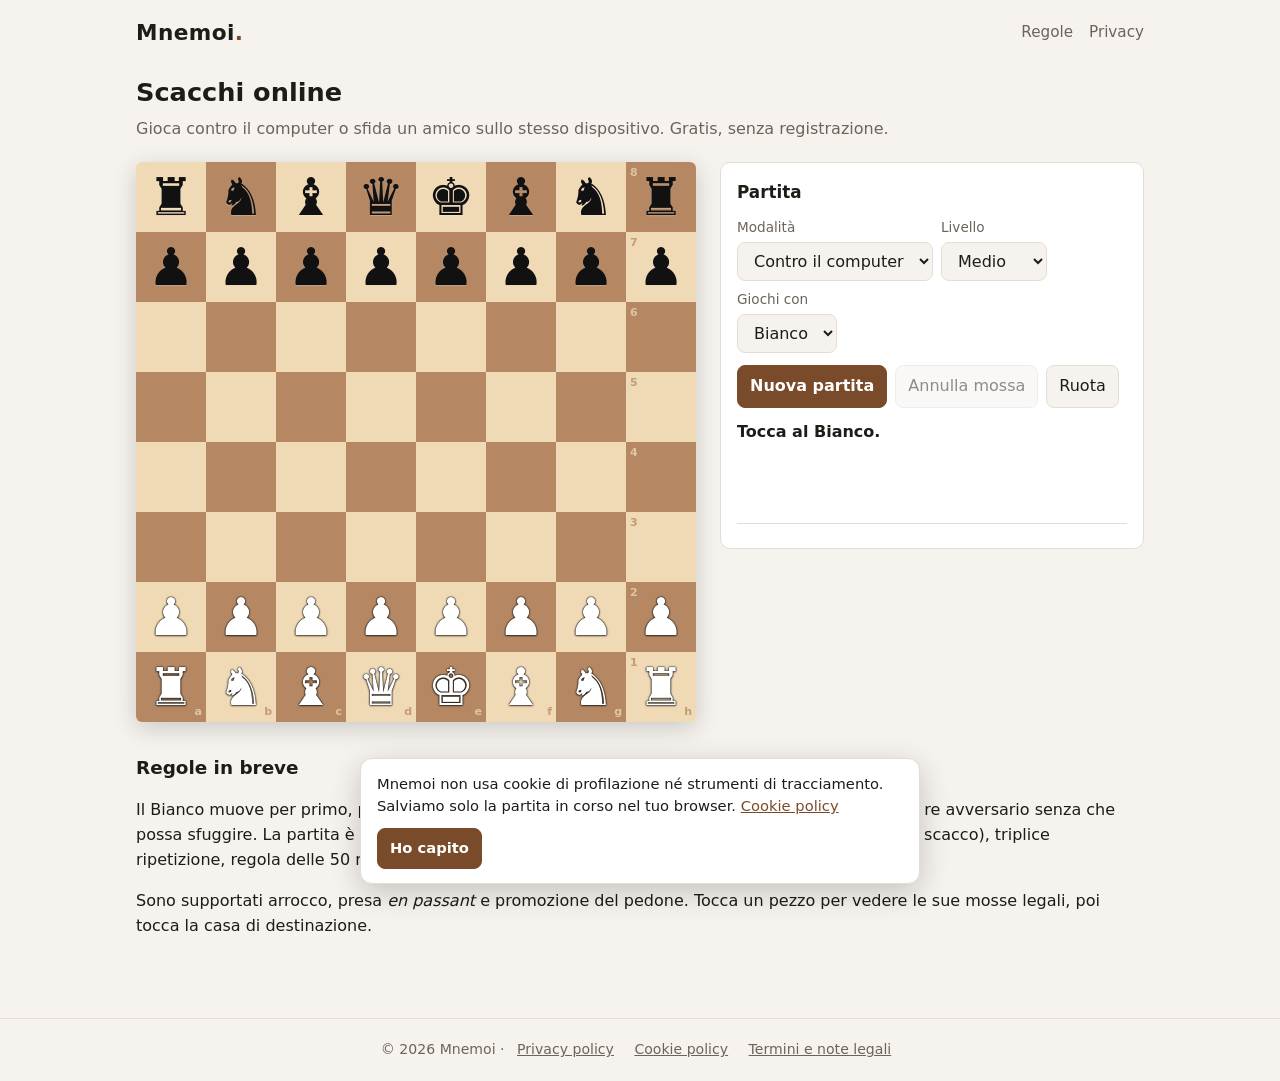
==== index.html @ 4f66488c "Sito di scacchi Mnemoi con pagine legali Co-Authored-By: Claude Opus 5.5 (1M context) <noreply@anthr" ====
<!doctype html>
<html lang="it">
<head>
<meta charset="utf-8">
<meta name="viewport" content="width=device-width, initial-scale=1">
<title>Mnemoi · Scacchi online gratis</title>
<meta name="description" content="Gioca a scacchi online gratis, contro il computer o con un amico sullo stesso dispositivo. Nessuna registrazione, nessun cookie di profilazione.">
<link rel="icon" href="data:image/svg+xml,%3Csvg xmlns='http://www.w3.org/2000/svg' viewBox='0 0 100 100'%3E%3Ctext y='.9em' font-size='90'%3E%E2%99%9E%3C/text%3E%3C/svg%3E">
<link rel="stylesheet" href="style.css">
</head>
<body>
<header class="top">
  <a class="brand" href="/">Mnemoi<span>.</span></a>
  <nav class="top"><a href="#regole">Regole</a><a href="privacy.html">Privacy</a></nav>
</header>

<main>
  <div class="intro">
    <h1>Scacchi online</h1>
    Gioca contro il computer o sfida un amico sullo stesso dispositivo. Gratis, senza registrazione.
  </div>

  <section class="game">
    <div class="board-wrap">
      <div id="board" class="board" aria-label="Scacchiera"></div>
    </div>

    <aside class="panel">
      <h2>Partita</h2>
      <div class="row">
        <div>
          <label class="f" for="mode">Modalità</label>
          <select id="mode">
            <option value="ai">Contro il computer</option>
            <option value="local">Due giocatori</option>
          </select>
        </div>
        <div id="levelBox">
          <label class="f" for="level">Livello</label>
          <select id="level">
            <option value="1">Facile</option>
            <option value="2" selected>Medio</option>
            <option value="3">Difficile</option>
          </select>
        </div>
        <div id="colorBox">
          <label class="f" for="color">Giochi con</label>
          <select id="color">
            <option value="w">Bianco</option>
            <option value="b">Nero</option>
          </select>
        </div>
      </div>
      <div class="row">
        <button class="primary" id="newGame">Nuova partita</button>
        <button id="undo">Annulla mossa</button>
        <button id="flip">Ruota</button>
      </div>
      <div class="status" id="status" role="status" aria-live="polite"></div>
      <div class="captured" id="capB" title="Pezzi catturati dal Nero"></div>
      <div class="captured" id="capW" title="Pezzi catturati dal Bianco"></div>
      <div class="moves" id="moves"><ol></ol></div>
    </aside>
  </section>

  <section id="regole" class="legal" style="max-width:none;margin-top:32px">
    <h2>Regole in breve</h2>
    <p>Il Bianco muove per primo, poi i giocatori si alternano. Vince chi dà <strong>scacco matto</strong>, cioè attacca il re avversario senza che possa sfuggire. La partita è <strong>patta</strong> per stallo (chi deve muovere non ha mosse legali e non è sotto scacco), triplice ripetizione, regola delle 50 mosse o materiale insufficiente.</p>
    <p>Sono supportati arrocco, presa <em>en passant</em> e promozione del pedone. Tocca un pezzo per vedere le sue mosse legali, poi tocca la casa di destinazione.</p>
  </section>
</main>

<dialog id="promoDlg">
  <p style="margin-top:0">Promuovi il pedone a:</p>
  <div class="promo" id="promoBtns"></div>
</dialog>

<div class="notice" id="notice">
  <p>Mnemoi non usa cookie di profilazione né strumenti di tracciamento. Salviamo solo la partita in corso nel tuo browser. <a href="cookie.html">Cookie policy</a></p>
  <button class="primary" id="noticeOk">Ho capito</button>
</div>

<footer class="site">
  © <span id="yr"></span> Mnemoi ·
  <a href="privacy.html">Privacy policy</a>
  <a href="cookie.html">Cookie policy</a>
  <a href="termini.html">Termini e note legali</a>
</footer>

<script src="chess.js"></script>
<script src="app.js"></script>
</body>
</html>
---- style.css ----
:root {
  --bg: #f6f3ee;
  --surface: #ffffff;
  --text: #1f1c18;
  --muted: #6b645b;
  --accent: #7a4b2a;
  --accent-ink: #ffffff;
  --border: #e3ddd3;
  --light: #f0d9b5;
  --dark: #b58863;
  --sel: rgba(255, 213, 79, .65);
  --last: rgba(155, 199, 0, .45);
  --check: rgba(220, 40, 40, .7);
}
@media (prefers-color-scheme: dark) {
  :root {
    --bg: #161412;
    --surface: #211e1b;
    --text: #ece6dc;
    --muted: #a39a8e;
    --accent: #d9a066;
    --accent-ink: #1a1410;
    --border: #36302a;
  }
}
* { box-sizing: border-box; }
html, body { margin: 0; }
body {
  background: var(--bg);
  color: var(--text);
  font-family: system-ui, -apple-system, "Segoe UI", Roboto, sans-serif;
  line-height: 1.55;
}
a { color: var(--accent); }
header.top {
  display: flex; align-items: center; justify-content: space-between; gap: 12px;
  max-width: 1040px; margin: 0 auto; padding: 16px;
}
.brand { font-weight: 700; font-size: 1.35rem; text-decoration: none; color: var(--text); letter-spacing: .02em; }
.brand span { color: var(--accent); }
nav.top a { margin-left: 16px; color: var(--muted); text-decoration: none; font-size: .95rem; }
nav.top a:hover { color: var(--text); }
main { max-width: 1040px; margin: 0 auto; padding: 0 16px 32px; }

/* Gioco */
.game { display: grid; grid-template-columns: minmax(0, 560px) minmax(0, 1fr); gap: 24px; align-items: start; }
@media (max-width: 820px) { .game { grid-template-columns: 1fr; } }
.board-wrap { width: 100%; max-width: 560px; }
.board {
  display: grid; grid-template-columns: repeat(8, minmax(0, 1fr)); grid-template-rows: repeat(8, minmax(0, 1fr));
  width: 100%; aspect-ratio: 1 / 1;
  border-radius: 6px; overflow: hidden; box-shadow: 0 6px 24px rgba(0,0,0,.18);
  user-select: none; touch-action: manipulation;
}
.sq { position: relative; min-width: 0; min-height: 0; display: flex; align-items: center; justify-content: center; cursor: pointer; }
.sq.l { background: var(--light); }
.sq.d { background: var(--dark); }
.sq.last::before, .sq.sel::before, .sq.check::before { content: ""; position: absolute; inset: 0; }
.sq.last::before { background: var(--last); }
.sq.sel::before { background: var(--sel); }
.sq.check::before { background: radial-gradient(circle, var(--check) 0%, transparent 75%); }
.sq .pc { position: relative; font-size: min(9vw, 52px); line-height: 1; }
.pc.w { color: #fff; text-shadow: 0 0 2px #000, 0 0 1px #000, 0 1px 2px rgba(0,0,0,.5); }
.pc.b { color: #111; text-shadow: 0 1px 1px rgba(255,255,255,.25); }
.sq.hint::after {
  content: ""; position: absolute; width: 28%; height: 28%; border-radius: 50%; background: rgba(0,0,0,.22);
}
.sq.hint.cap::after { width: 86%; height: 86%; background: transparent; border: 5px solid rgba(0,0,0,.22); }
.coord { position: absolute; font-size: 11px; font-weight: 600; opacity: .75; pointer-events: none; }
.coord.f { bottom: 2px; right: 4px; }
.coord.r { top: 2px; left: 4px; }
.sq.l .coord { color: var(--dark); }
.sq.d .coord { color: var(--light); }

.panel { background: var(--surface); border: 1px solid var(--border); border-radius: 10px; padding: 16px; }
.panel h2 { margin: 0 0 12px; font-size: 1.05rem; }
.row { display: flex; flex-wrap: wrap; gap: 8px; margin-bottom: 12px; }
label.f { display: block; font-size: .85rem; color: var(--muted); margin-bottom: 4px; }
select, button {
  font: inherit; border-radius: 8px; border: 1px solid var(--border);
  background: var(--bg); color: var(--text); padding: 8px 12px;
}
button { cursor: pointer; }
button.primary { background: var(--accent); color: var(--accent-ink); border-color: var(--accent); font-weight: 600; }
button:disabled { opacity: .5; cursor: default; }
.status { font-weight: 600; margin: 4px 0 12px; min-height: 1.5em; }
.moves {
  max-height: 260px; overflow: auto; font-family: ui-monospace, Menlo, Consolas, monospace; font-size: .9rem;
  border-top: 1px solid var(--border); padding-top: 8px;
}
.moves ol { margin: 0; padding-left: 2.2em; }
.captured { min-height: 1.6em; font-size: 1.3rem; letter-spacing: 1px; }

dialog { border: 1px solid var(--border); border-radius: 12px; background: var(--surface); color: var(--text); padding: 16px; }
dialog::backdrop { background: rgba(0,0,0,.45); }
.promo { display: flex; gap: 8px; }
.promo button { font-size: 2.4rem; width: 64px; height: 64px; padding: 0; }

.intro { margin: 8px 0 20px; color: var(--muted); }
.intro h1 { color: var(--text); margin: 0 0 4px; font-size: 1.6rem; }

/* Pagine legali */
.legal { max-width: 760px; }
.legal h1 { font-size: 1.7rem; margin-bottom: 4px; }
.legal h2 { font-size: 1.15rem; margin-top: 28px; }
.legal .updated { color: var(--muted); margin-top: 0; }
.legal table { border-collapse: collapse; width: 100%; font-size: .92rem; }
.legal th, .legal td { border: 1px solid var(--border); padding: 8px; text-align: left; vertical-align: top; }
.ph { background: rgba(255, 200, 0, .25); padding: 0 3px; border-radius: 3px; }

footer.site {
  border-top: 1px solid var(--border); margin-top: 32px; padding: 20px 16px; text-align: center;
  color: var(--muted); font-size: .88rem;
}
footer.site a { color: var(--muted); margin: 0 8px; }

.notice {
  position: fixed; left: 16px; right: 16px; bottom: 16px; max-width: 560px; margin: 0 auto;
  background: var(--surface); border: 1px solid var(--border); border-radius: 12px;
  box-shadow: 0 8px 30px rgba(0,0,0,.2); padding: 14px 16px; font-size: .92rem; display: none;
}
.notice.show { display: block; }
.notice p { margin: 0 0 10px; }
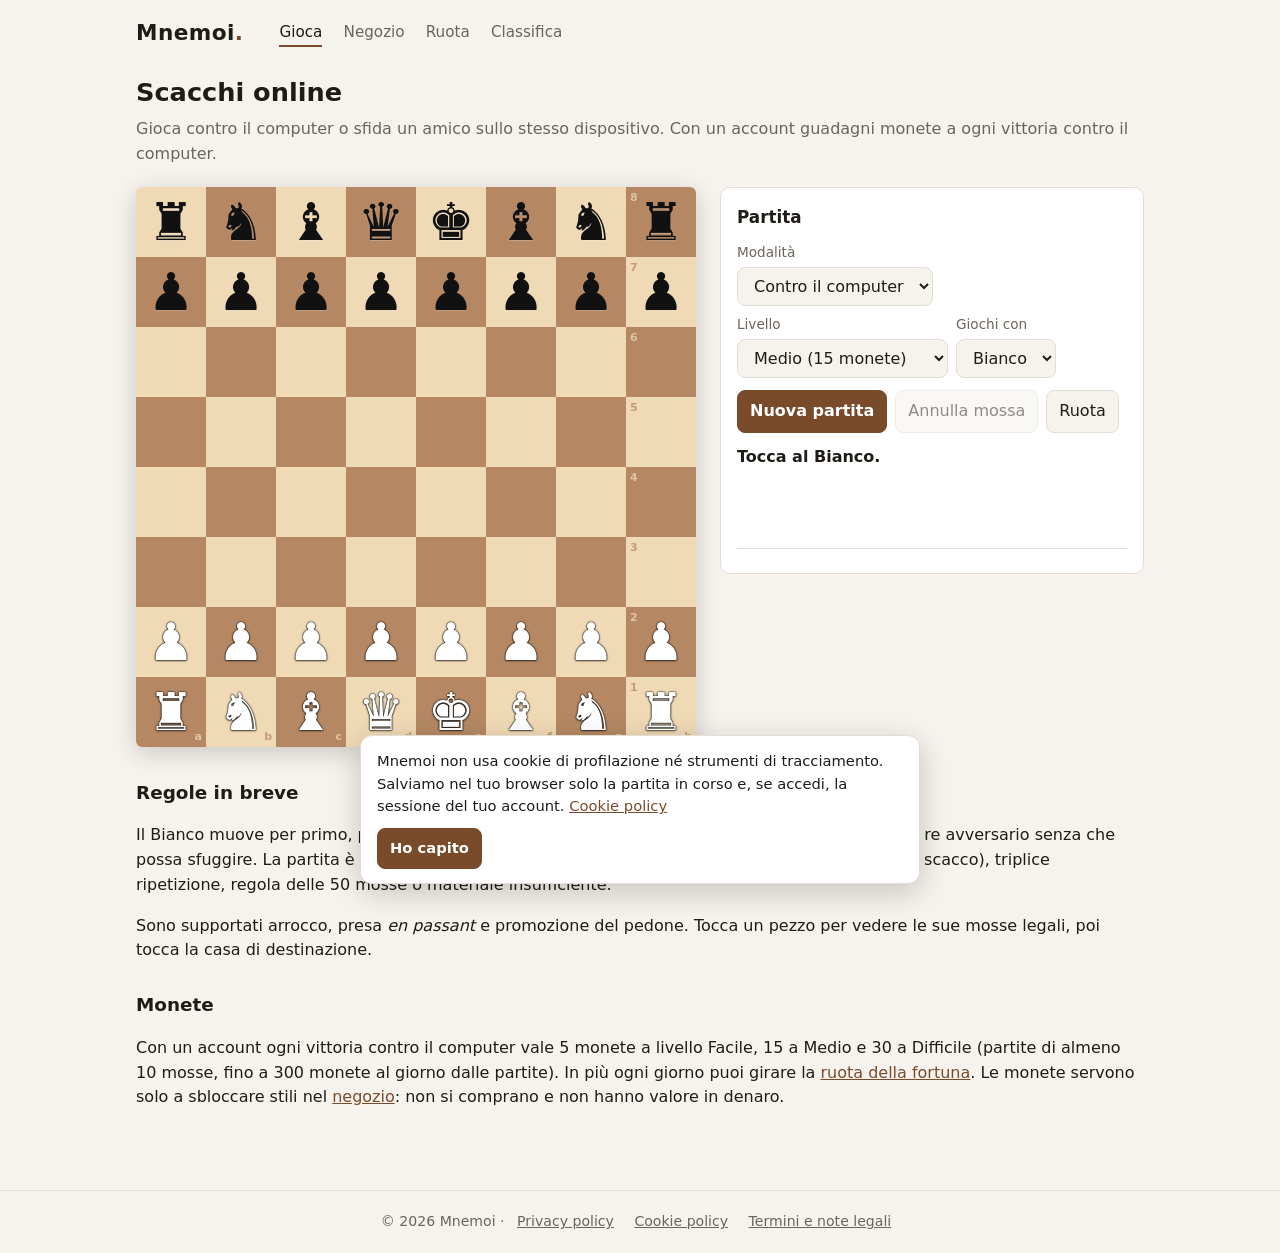
==== commit b4e057a6: "Account, monete, negozio, ruota e classifica Registrazione e profilo con Supabase, monete per le vit" ====
--- a/index.html
+++ b/index.html
@@ -4,79 +4,225 @@
 <meta charset="utf-8">
 <meta name="viewport" content="width=device-width, initial-scale=1">
 <title>Mnemoi · Scacchi online gratis</title>
-<meta name="description" content="Gioca a scacchi online gratis, contro il computer o con un amico sullo stesso dispositivo. Nessuna registrazione, nessun cookie di profilazione.">
+<meta name="description" content="Gioca a scacchi online gratis contro il computer o con un amico. Crea il tuo account, guadagna monete e personalizza scacchiera e pezzi.">
 <link rel="icon" href="data:image/svg+xml,%3Csvg xmlns='http://www.w3.org/2000/svg' viewBox='0 0 100 100'%3E%3Ctext y='.9em' font-size='90'%3E%E2%99%9E%3C/text%3E%3C/svg%3E">
 <link rel="stylesheet" href="style.css">
 </head>
 <body>
 <header class="top">
-  <a class="brand" href="/">Mnemoi<span>.</span></a>
-  <nav class="top"><a href="#regole">Regole</a><a href="privacy.html">Privacy</a></nav>
+  <a class="brand" href="#gioca">Mnemoi<span>.</span></a>
+  <nav class="top" id="mainNav">
+    <a href="#gioca" data-nav="gioca">Gioca</a>
+    <a href="#negozio" data-nav="negozio">Negozio</a>
+    <a href="#ruota" data-nav="ruota">Ruota</a>
+    <a href="#classifica" data-nav="classifica">Classifica</a>
+  </nav>
+  <div class="account" id="accountBox">
+    <button class="primary" id="loginBtn" hidden>Accedi</button>
+    <a href="#profilo" class="me" id="meBox" hidden>
+      <span class="coins" id="meCoins" title="Le tue monete">0</span>
+      <span class="avatar sm" id="meAvatar"></span>
+    </a>
+  </div>
 </header>
 
 <main>
-  <div class="intro">
-    <h1>Scacchi online</h1>
-    Gioca contro il computer o sfida un amico sullo stesso dispositivo. Gratis, senza registrazione.
+  <!-- ===== Gioca ===== -->
+  <section class="view" data-view="gioca">
+    <div class="intro">
+      <h1>Scacchi online</h1>
+      Gioca contro il computer o sfida un amico sullo stesso dispositivo. <span id="earnHint">Con un account guadagni monete a ogni vittoria contro il computer.</span>
+    </div>
+
+    <div class="game">
+      <div class="board-wrap">
+        <div id="board" class="board" aria-label="Scacchiera"></div>
+      </div>
+
+      <aside class="panel">
+        <h2>Partita</h2>
+        <div class="row">
+          <div>
+            <label class="f" for="mode">Modalità</label>
+            <select id="mode">
+              <option value="ai">Contro il computer</option>
+              <option value="local">Due giocatori</option>
+            </select>
+          </div>
+          <div id="levelBox">
+            <label class="f" for="level">Livello</label>
+            <select id="level">
+              <option value="1">Facile (5 monete)</option>
+              <option value="2" selected>Medio (15 monete)</option>
+              <option value="3">Difficile (30 monete)</option>
+            </select>
+          </div>
+          <div id="colorBox">
+            <label class="f" for="color">Giochi con</label>
+            <select id="color">
+              <option value="w">Bianco</option>
+              <option value="b">Nero</option>
+            </select>
+          </div>
+        </div>
+        <div class="row">
+          <button class="primary" id="newGame">Nuova partita</button>
+          <button id="undo">Annulla mossa</button>
+          <button id="flip">Ruota</button>
+        </div>
+        <div class="status" id="status" role="status" aria-live="polite"></div>
+        <div class="captured" id="capB" title="Pezzi catturati dal Nero"></div>
+        <div class="captured" id="capW" title="Pezzi catturati dal Bianco"></div>
+        <div class="moves" id="moves"><ol></ol></div>
+      </aside>
+    </div>
+
+    <section id="regole" class="legal" style="max-width:none;margin-top:32px">
+      <h2>Regole in breve</h2>
+      <p>Il Bianco muove per primo, poi i giocatori si alternano. Vince chi dà <strong>scacco matto</strong>, cioè attacca il re avversario senza che possa sfuggire. La partita è <strong>patta</strong> per stallo (chi deve muovere non ha mosse legali e non è sotto scacco), triplice ripetizione, regola delle 50 mosse o materiale insufficiente.</p>
+      <p>Sono supportati arrocco, presa <em>en passant</em> e promozione del pedone. Tocca un pezzo per vedere le sue mosse legali, poi tocca la casa di destinazione.</p>
+      <h2>Monete</h2>
+      <p>Con un account ogni vittoria contro il computer vale 5 monete a livello Facile, 15 a Medio e 30 a Difficile (partite di almeno 10 mosse, fino a 300 monete al giorno dalle partite). In più ogni giorno puoi girare la <a href="#ruota">ruota della fortuna</a>. Le monete servono solo a sbloccare stili nel <a href="#negozio">negozio</a>: non si comprano e non hanno valore in denaro.</p>
+    </section>
+  </section>
+
+  <!-- ===== Negozio ===== -->
+  <section class="view" data-view="negozio" hidden>
+    <div class="intro">
+      <h1>Negozio</h1>
+      Usa le monete per sbloccare nuove scacchiere e nuovi pezzi.
+    </div>
+    <div class="needs-account" data-msg="per comprare e usare gli stili"></div>
+    <h2 class="shop-h">Scacchiere</h2>
+    <div class="shop" id="shopBoards"></div>
+    <h2 class="shop-h">Pezzi</h2>
+    <div class="shop" id="shopPieces"></div>
+  </section>
+
+  <!-- ===== Ruota ===== -->
+  <section class="view" data-view="ruota" hidden>
+    <div class="intro">
+      <h1>Ruota della fortuna</h1>
+      Un giro gratis al giorno. Il premio più alto vale 500 monete.
+    </div>
+    <div class="needs-account" data-msg="per girare la ruota"></div>
+    <div class="wheel-wrap">
+      <div class="wheel-pointer" aria-hidden="true"></div>
+      <svg id="wheel" class="wheel" viewBox="-100 -100 200 200" aria-label="Ruota della fortuna"></svg>
+    </div>
+    <div class="wheel-actions">
+      <button class="primary big" id="spinBtn">Gira la ruota</button>
+      <p class="wheel-msg" id="wheelMsg" role="status" aria-live="polite"></p>
+    </div>
+  </section>
+
+  <!-- ===== Classifica ===== -->
+  <section class="view" data-view="classifica" hidden>
+    <div class="intro">
+      <h1>Classifica</h1>
+      I giocatori con più vittorie contro il computer.
+    </div>
+    <div class="panel">
+      <table class="rank">
+        <thead><tr><th>#</th><th>Giocatore</th><th>Vittorie</th><th>Monete</th></tr></thead>
+        <tbody id="rankBody"><tr><td colspan="4">Caricamento…</td></tr></tbody>
+      </table>
+    </div>
+  </section>
+
+  <!-- ===== Profilo ===== -->
+  <section class="view" data-view="profilo" hidden>
+    <div class="intro"><h1>Il tuo profilo</h1></div>
+    <div class="needs-account" data-msg="per avere un profilo"></div>
+    <div class="profile" id="profileBox" hidden>
+      <div class="panel">
+        <div class="pf-head">
+          <span class="avatar lg" id="pfAvatar"></span>
+          <div>
+            <div class="pf-name" id="pfName"></div>
+            <div class="muted" id="pfEmail"></div>
+          </div>
+        </div>
+        <form id="pfForm">
+          <label class="f" for="pfUsername">Nome visualizzato in gioco</label>
+          <input id="pfUsername" required minlength="3" maxlength="20" pattern="[A-Za-z0-9_.]{3,20}" autocomplete="nickname">
+          <p class="hint">Da 3 a 20 caratteri: lettere, numeri, punto e trattino basso.</p>
+          <label class="f" for="pfFile">Immagine profilo</label>
+          <input id="pfFile" type="file" accept="image/png,image/jpeg,image/webp">
+          <p class="hint">Viene ridimensionata automaticamente. È visibile agli altri giocatori in classifica.</p>
+          <div class="row">
+            <button class="primary" type="submit">Salva</button>
+            <button type="button" id="pfRemoveAvatar">Rimuovi immagine</button>
+          </div>
+          <p class="form-msg" id="pfMsg" role="status"></p>
+        </form>
+      </div>
+      <div class="panel">
+        <h2>Statistiche</h2>
+        <div class="stats">
+          <div><b id="stCoins">0</b><span>monete</span></div>
+          <div><b id="stWins">0</b><span>vittorie</span></div>
+          <div><b id="stLosses">0</b><span>sconfitte</span></div>
+          <div><b id="stDraws">0</b><span>patte</span></div>
+        </div>
+        <div class="row" style="margin-top:16px">
+          <button id="logoutBtn">Esci</button>
+          <button id="deleteBtn" class="danger">Elimina account</button>
+        </div>
+      </div>
+    </div>
+  </section>
+</main>
+
+<!-- Accesso / registrazione -->
+<dialog id="authDlg">
+  <div class="tabs">
+    <button type="button" data-tab="login" class="on">Accedi</button>
+    <button type="button" data-tab="signup">Registrati</button>
   </div>
-
-  <section class="game">
-    <div class="board-wrap">
-      <div id="board" class="board" aria-label="Scacchiera"></div>
-    </div>
-
-    <aside class="panel">
-      <h2>Partita</h2>
-      <div class="row">
-        <div>
-          <label class="f" for="mode">Modalità</label>
-          <select id="mode">
-            <option value="ai">Contro il computer</option>
-            <option value="local">Due giocatori</option>
-          </select>
-        </div>
-        <div id="levelBox">
-          <label class="f" for="level">Livello</label>
-          <select id="level">
-            <option value="1">Facile</option>
-            <option value="2" selected>Medio</option>
-            <option value="3">Difficile</option>
-          </select>
-        </div>
-        <div id="colorBox">
-          <label class="f" for="color">Giochi con</label>
-          <select id="color">
-            <option value="w">Bianco</option>
-            <option value="b">Nero</option>
-          </select>
-        </div>
-      </div>
-      <div class="row">
-        <button class="primary" id="newGame">Nuova partita</button>
-        <button id="undo">Annulla mossa</button>
-        <button id="flip">Ruota</button>
-      </div>
-      <div class="status" id="status" role="status" aria-live="polite"></div>
-      <div class="captured" id="capB" title="Pezzi catturati dal Nero"></div>
-      <div class="captured" id="capW" title="Pezzi catturati dal Bianco"></div>
-      <div class="moves" id="moves"><ol></ol></div>
-    </aside>
-  </section>
-
-  <section id="regole" class="legal" style="max-width:none;margin-top:32px">
-    <h2>Regole in breve</h2>
-    <p>Il Bianco muove per primo, poi i giocatori si alternano. Vince chi dà <strong>scacco matto</strong>, cioè attacca il re avversario senza che possa sfuggire. La partita è <strong>patta</strong> per stallo (chi deve muovere non ha mosse legali e non è sotto scacco), triplice ripetizione, regola delle 50 mosse o materiale insufficiente.</p>
-    <p>Sono supportati arrocco, presa <em>en passant</em> e promozione del pedone. Tocca un pezzo per vedere le sue mosse legali, poi tocca la casa di destinazione.</p>
-  </section>
-</main>
+  <form id="authForm">
+    <div data-only="signup">
+      <label class="f" for="auUsername">Nome visualizzato in gioco</label>
+      <input id="auUsername" maxlength="20" pattern="[A-Za-z0-9_.]{3,20}" autocomplete="nickname">
+    </div>
+    <label class="f" for="auEmail">Email</label>
+    <input id="auEmail" type="email" required autocomplete="email">
+    <div data-only="login signup">
+      <label class="f" for="auPassword">Password</label>
+      <input id="auPassword" type="password" minlength="8" autocomplete="current-password">
+    </div>
+    <label class="check" data-only="signup">
+      <input type="checkbox" id="auConsent">
+      <span>Ho almeno 14 anni e ho letto la <a href="privacy.html" target="_blank">privacy policy</a> e i <a href="termini.html" target="_blank">termini</a>.</span>
+    </label>
+    <p class="form-msg" id="auMsg" role="status"></p>
+    <div class="row">
+      <button class="primary" type="submit" id="auSubmit">Accedi</button>
+      <button type="button" id="auClose">Chiudi</button>
+    </div>
+    <button type="button" class="link" id="auForgot" data-only="login">Password dimenticata?</button>
+  </form>
+</dialog>
+
+<!-- Nuova password dopo il link di recupero -->
+<dialog id="pwDlg">
+  <form id="pwForm">
+    <h2 style="margin-top:0">Scegli una nuova password</h2>
+    <input id="pwNew" type="password" minlength="8" required autocomplete="new-password">
+    <p class="form-msg" id="pwMsg" role="status"></p>
+    <div class="row"><button class="primary" type="submit">Salva password</button></div>
+  </form>
+</dialog>
 
 <dialog id="promoDlg">
   <p style="margin-top:0">Promuovi il pedone a:</p>
   <div class="promo" id="promoBtns"></div>
 </dialog>
 
+<div class="toast" id="toast" role="status" aria-live="polite"></div>
+
 <div class="notice" id="notice">
-  <p>Mnemoi non usa cookie di profilazione né strumenti di tracciamento. Salviamo solo la partita in corso nel tuo browser. <a href="cookie.html">Cookie policy</a></p>
+  <p>Mnemoi non usa cookie di profilazione né strumenti di tracciamento. Salviamo nel tuo browser solo la partita in corso e, se accedi, la sessione del tuo account. <a href="cookie.html">Cookie policy</a></p>
   <button class="primary" id="noticeOk">Ho capito</button>
 </div>
 
@@ -88,6 +234,9 @@
 </footer>
 
 <script src="chess.js"></script>
+<script src="supabase.js"></script>
+<script src="config.js"></script>
+<script src="account.js"></script>
 <script src="app.js"></script>
 </body>
 </html>
--- a/style.css
+++ b/style.css
@@ -11,6 +11,12 @@
   --sel: rgba(255, 213, 79, .65);
   --last: rgba(155, 199, 0, .45);
   --check: rgba(220, 40, 40, .7);
+  --pw: #ffffff;
+  --pws: 0 0 2px #000, 0 0 1px #000, 0 1px 2px rgba(0,0,0,.5);
+  --pb: #111111;
+  --pbs: 0 1px 1px rgba(255,255,255,.25);
+  --coin: #c9a227;
+  --danger: #b3261e;
 }
 @media (prefers-color-scheme: dark) {
   :root {
@@ -33,12 +39,18 @@
 }
 a { color: var(--accent); }
 header.top {
-  display: flex; align-items: center; justify-content: space-between; gap: 12px;
+  display: flex; align-items: center; gap: 12px 20px; flex-wrap: wrap;
   max-width: 1040px; margin: 0 auto; padding: 16px;
+}
+header.top .account { margin-left: auto; display: flex; align-items: center; }
+@media (max-width: 640px) {
+  header.top nav.top { order: 3; width: 100%; display: flex; justify-content: space-between; }
+  nav.top a { margin-left: 0 !important; }
 }
 .brand { font-weight: 700; font-size: 1.35rem; text-decoration: none; color: var(--text); letter-spacing: .02em; }
 .brand span { color: var(--accent); }
-nav.top a { margin-left: 16px; color: var(--muted); text-decoration: none; font-size: .95rem; }
+nav.top a { margin-left: 16px; color: var(--muted); text-decoration: none; font-size: .95rem; padding: 4px 0; border-bottom: 2px solid transparent; }
+nav.top a.on { color: var(--text); border-bottom-color: var(--accent); }
 nav.top a:hover { color: var(--text); }
 main { max-width: 1040px; margin: 0 auto; padding: 0 16px 32px; }
 
@@ -60,8 +72,8 @@
 .sq.sel::before { background: var(--sel); }
 .sq.check::before { background: radial-gradient(circle, var(--check) 0%, transparent 75%); }
 .sq .pc { position: relative; font-size: min(9vw, 52px); line-height: 1; }
-.pc.w { color: #fff; text-shadow: 0 0 2px #000, 0 0 1px #000, 0 1px 2px rgba(0,0,0,.5); }
-.pc.b { color: #111; text-shadow: 0 1px 1px rgba(255,255,255,.25); }
+.pc.w { color: var(--pw); text-shadow: var(--pws); }
+.pc.b { color: var(--pb); text-shadow: var(--pbs); }
 .sq.hint::after {
   content: ""; position: absolute; width: 28%; height: 28%; border-radius: 50%; background: rgba(0,0,0,.22);
 }
@@ -121,3 +133,69 @@
 }
 .notice.show { display: block; }
 .notice p { margin: 0 0 10px; }
+
+/* Account */
+[hidden] { display: none !important; }
+.me { display: flex; align-items: center; gap: 10px; text-decoration: none; color: var(--text); }
+.coins { display: inline-flex; align-items: center; gap: 6px; font-weight: 700; background: var(--surface); border: 1px solid var(--border); border-radius: 999px; padding: 4px 10px; }
+.coins::before, .coin-ic::before { content: ""; display: inline-block; width: 14px; height: 14px; border-radius: 50%; background: radial-gradient(circle at 35% 35%, #ffe28a, var(--coin) 60%, #8a6d10); box-shadow: inset 0 0 0 1.5px #8a6d10; }
+.coin-ic { display: inline-flex; margin-right: 5px; vertical-align: -2px; }
+.avatar { display: inline-flex; align-items: center; justify-content: center; border-radius: 50%; overflow: hidden; background: var(--accent); color: var(--accent-ink); font-weight: 700; flex: none; }
+.avatar img { width: 100%; height: 100%; object-fit: cover; }
+.avatar.sm { width: 32px; height: 32px; font-size: .9rem; }
+.avatar.lg { width: 84px; height: 84px; font-size: 2rem; }
+.needs-account { background: var(--surface); border: 1px dashed var(--border); border-radius: 10px; padding: 14px 16px; margin-bottom: 20px; }
+.muted { color: var(--muted); }
+input[type=text], input:not([type]), input[type=email], input[type=password] {
+  font: inherit; width: 100%; padding: 9px 12px; border-radius: 8px; border: 1px solid var(--border); background: var(--bg); color: var(--text); margin-bottom: 12px;
+}
+input[type=file] { font: inherit; color: var(--text); margin-bottom: 4px; max-width: 100%; }
+.hint { font-size: .82rem; color: var(--muted); margin: -6px 0 12px; }
+.form-msg { min-height: 1.2em; margin: 8px 0; font-size: .92rem; }
+button.link { background: none; border: 0; padding: 0; color: var(--accent); text-decoration: underline; }
+button.danger { color: var(--danger); border-color: var(--danger); background: transparent; }
+button.big { font-size: 1.1rem; padding: 12px 28px; }
+.check { display: flex; gap: 8px; align-items: flex-start; font-size: .9rem; margin: 4px 0; }
+.check input { margin-top: 4px; }
+dialog { width: min(420px, calc(100vw - 32px)); }
+.tabs { display: flex; gap: 6px; margin-bottom: 16px; }
+.tabs button { flex: 1; }
+.tabs button.on { background: var(--accent); color: var(--accent-ink); border-color: var(--accent); font-weight: 600; }
+
+.toast { position: fixed; left: 50%; top: 16px; transform: translate(-50%, -24px); opacity: 0; visibility: hidden; transition: transform .3s, opacity .3s, visibility .3s; background: var(--text); color: var(--bg); padding: 10px 18px; border-radius: 999px; font-weight: 600; z-index: 50; max-width: calc(100vw - 32px); text-align: center; }
+.toast.show { transform: translate(-50%, 0); opacity: 1; visibility: visible; }
+
+/* Negozio */
+.shop-h { font-size: 1.1rem; margin: 20px 0 10px; }
+.shop { display: grid; grid-template-columns: repeat(auto-fill, minmax(150px, 1fr)); gap: 14px; }
+.card { background: var(--surface); border: 1px solid var(--border); border-radius: 12px; overflow: hidden; }
+.card.using { border-color: var(--accent); box-shadow: 0 0 0 2px var(--accent) inset; }
+.card-b { padding: 10px 12px; display: flex; flex-direction: column; gap: 8px; }
+.card-b button { width: 100%; }
+.price { font-weight: 700; }
+.pv-board { display: grid; grid-template-columns: repeat(4, 1fr); aspect-ratio: 2 / 1; }
+.pv-board i { display: block; }
+.pv-pieces { display: flex; justify-content: center; align-items: center; aspect-ratio: 2 / 1; font-size: 1.7rem; }
+
+/* Ruota */
+.wheel-wrap { position: relative; width: min(360px, 100%); margin: 8px auto 0; }
+.wheel { width: 100%; display: block; transition: transform 5s cubic-bezier(.15, .85, .2, 1); filter: drop-shadow(0 6px 18px rgba(0,0,0,.2)); }
+.wheel-pointer { position: absolute; left: 50%; top: -6px; transform: translateX(-50%); width: 0; height: 0; border-left: 14px solid transparent; border-right: 14px solid transparent; border-top: 26px solid var(--text); z-index: 2; }
+.wheel-actions { text-align: center; margin-top: 18px; }
+.wheel-msg { min-height: 1.4em; font-weight: 600; }
+
+/* Classifica */
+table.rank { width: 100%; border-collapse: collapse; }
+table.rank th, table.rank td { text-align: left; padding: 8px 6px; border-bottom: 1px solid var(--border); }
+table.rank th { color: var(--muted); font-size: .85rem; font-weight: 600; }
+table.rank tr.me-row td { font-weight: 700; }
+.who { display: inline-flex; align-items: center; gap: 10px; }
+
+/* Profilo */
+.profile { display: grid; grid-template-columns: repeat(auto-fit, minmax(280px, 1fr)); gap: 20px; align-items: start; }
+.pf-head { display: flex; gap: 16px; align-items: center; margin-bottom: 18px; }
+.pf-name { font-size: 1.3rem; font-weight: 700; }
+.stats { display: grid; grid-template-columns: repeat(2, 1fr); gap: 12px; }
+.stats div { background: var(--bg); border-radius: 10px; padding: 12px; }
+.stats b { display: block; font-size: 1.5rem; }
+.stats span { color: var(--muted); font-size: .85rem; }
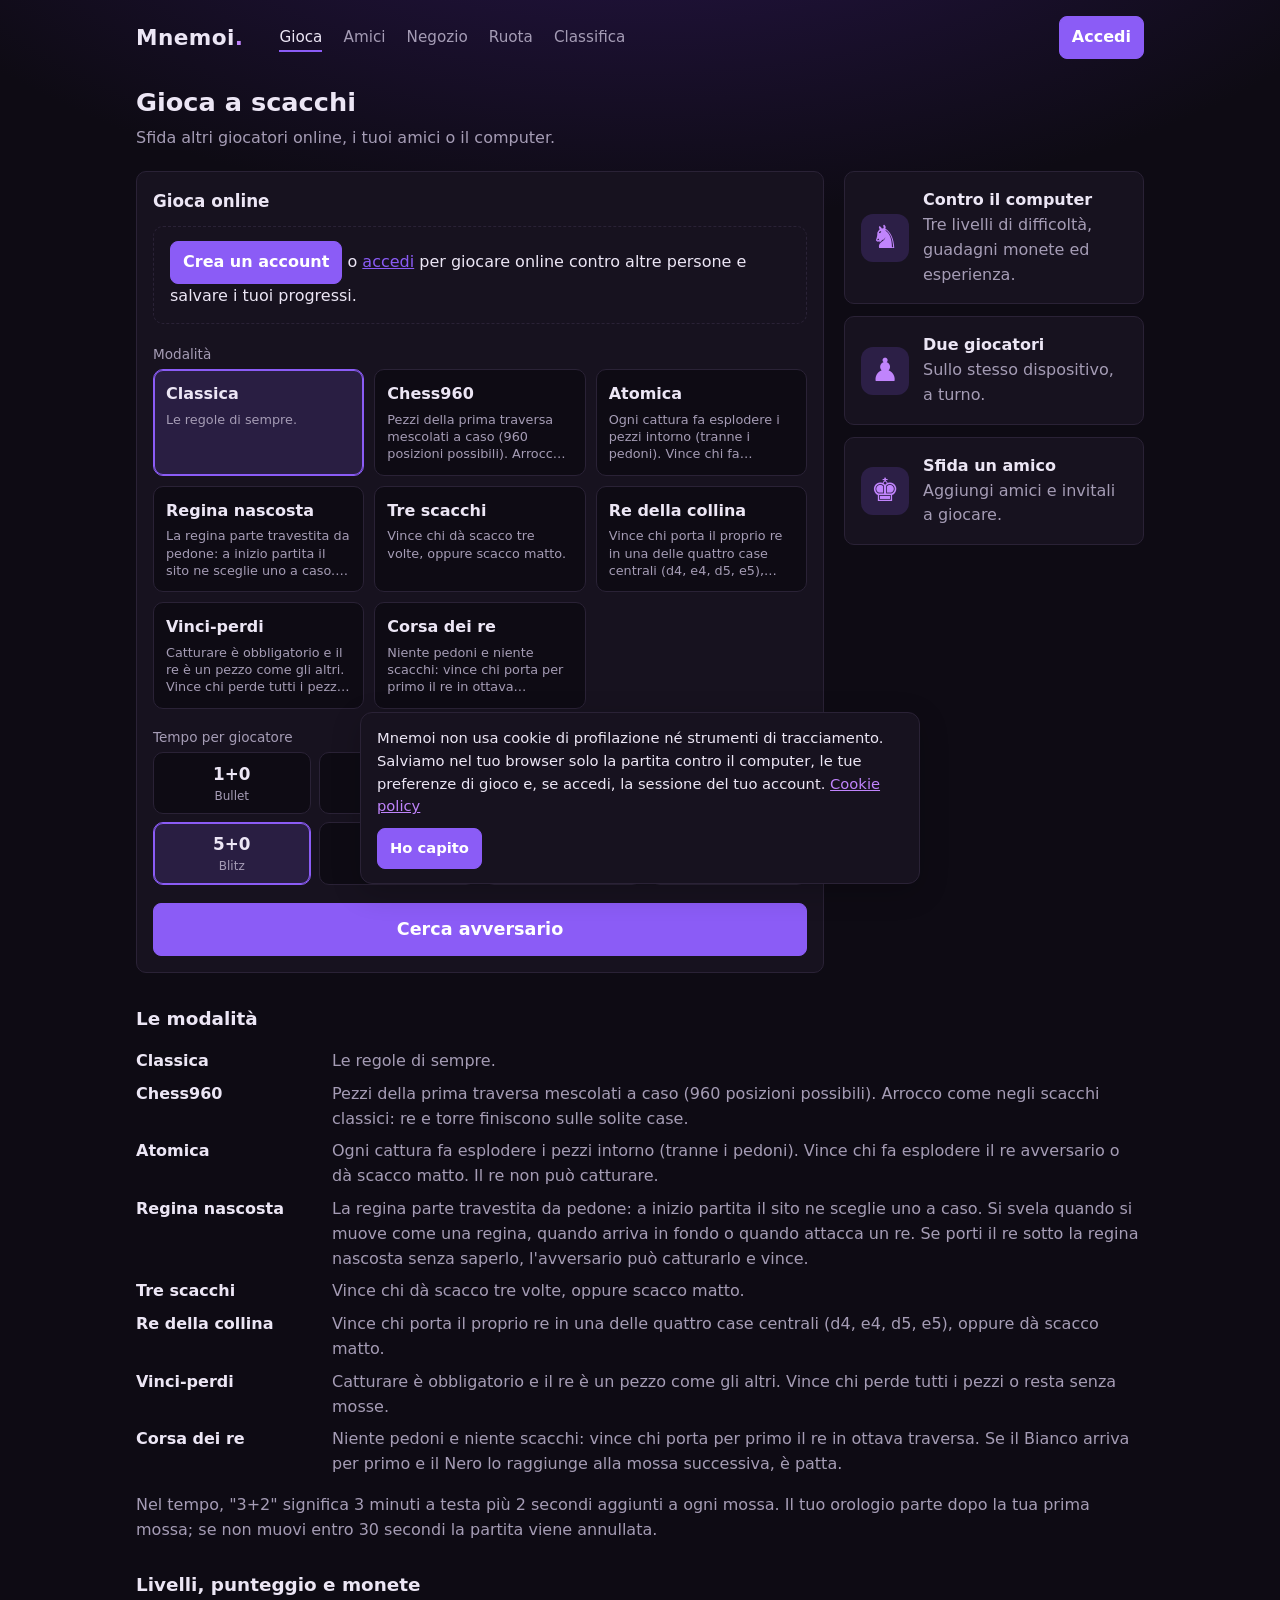
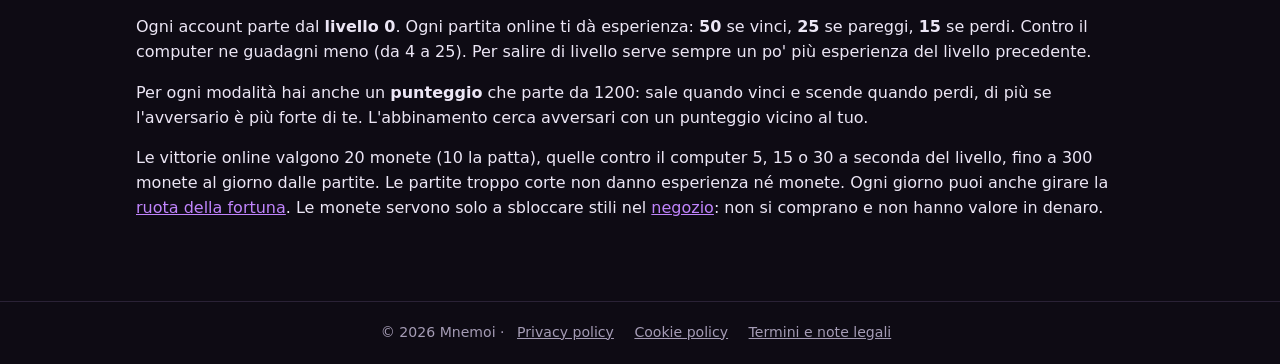
==== commit bdea92ed: "Gioco online: abbinamento, amici, varianti, livelli e tema nero/viola - engine.js: motore per Classi" ====
--- a/index.html
+++ b/index.html
@@ -4,7 +4,8 @@
 <meta charset="utf-8">
 <meta name="viewport" content="width=device-width, initial-scale=1">
 <title>Mnemoi · Scacchi online gratis</title>
-<meta name="description" content="Gioca a scacchi online gratis contro il computer o con un amico. Crea il tuo account, guadagna monete e personalizza scacchiera e pezzi.">
+<meta name="description" content="Gioca a scacchi online gratis contro altre persone, gli amici o il computer. Otto modalità tra cui atomica, Chess960 e regina nascosta. Sali di livello, guadagna monete e personalizza scacchiera e pezzi.">
+<meta name="theme-color" content="#0e0b14">
 <link rel="icon" href="data:image/svg+xml,%3Csvg xmlns='http://www.w3.org/2000/svg' viewBox='0 0 100 100'%3E%3Ctext y='.9em' font-size='90'%3E%E2%99%9E%3C/text%3E%3C/svg%3E">
 <link rel="stylesheet" href="style.css">
 </head>
@@ -13,6 +14,7 @@
   <a class="brand" href="#gioca">Mnemoi<span>.</span></a>
   <nav class="top" id="mainNav">
     <a href="#gioca" data-nav="gioca">Gioca</a>
+    <a href="#amici" data-nav="amici">Amici<span class="dot-badge" id="friendBadge" hidden></span></a>
     <a href="#negozio" data-nav="negozio">Negozio</a>
     <a href="#ruota" data-nav="ruota">Ruota</a>
     <a href="#classifica" data-nav="classifica">Classifica</a>
@@ -20,6 +22,7 @@
   <div class="account" id="accountBox">
     <button class="primary" id="loginBtn" hidden>Accedi</button>
     <a href="#profilo" class="me" id="meBox" hidden>
+      <span class="lvl" id="meLevel" title="Il tuo livello">Liv. 0</span>
       <span class="coins" id="meCoins" title="Le tue monete">0</span>
       <span class="avatar sm" id="meAvatar"></span>
     </a>
@@ -27,20 +30,71 @@
 </header>
 
 <main>
-  <!-- ===== Gioca ===== -->
+  <!-- ===== Gioca: scelta della partita ===== -->
   <section class="view" data-view="gioca">
     <div class="intro">
-      <h1>Scacchi online</h1>
-      Gioca contro il computer o sfida un amico sullo stesso dispositivo. <span id="earnHint">Con un account guadagni monete a ogni vittoria contro il computer.</span>
-    </div>
-
+      <h1>Gioca a scacchi</h1>
+      Sfida altri giocatori online, i tuoi amici o il computer.
+    </div>
+
+    <div class="banner" id="activeBanner" hidden>
+      <span>Hai una partita online in corso.</span>
+      <a class="btn primary" id="activeLink" href="#gioca">Torna alla partita</a>
+    </div>
+
+    <div class="lobby">
+      <div class="panel">
+        <h2>Gioca online</h2>
+        <div class="needs-account" data-msg="per giocare online contro altre persone e salvare i tuoi progressi"></div>
+        <label class="f">Modalità</label>
+        <div class="variants" id="variantPick"></div>
+        <label class="f">Tempo per giocatore</label>
+        <div class="chips" id="tcPick"></div>
+        <div class="seek">
+          <button class="primary big" id="seekBtn">Cerca avversario</button>
+          <div class="seeking" id="seekBox" hidden>
+            <span class="spinner" aria-hidden="true"></span>
+            <span id="seekText">Cerco un avversario…</span>
+            <button id="seekCancel">Annulla</button>
+          </div>
+        </div>
+      </div>
+      <div class="side-tiles">
+        <a class="panel tile" href="#computer" data-play="ai">
+          <span class="tile-ic">♞</span>
+          <span><b>Contro il computer</b><br><span class="muted">Tre livelli di difficoltà, guadagni monete ed esperienza.</span></span>
+        </a>
+        <a class="panel tile" href="#computer" data-play="local">
+          <span class="tile-ic">♟</span>
+          <span><b>Due giocatori</b><br><span class="muted">Sullo stesso dispositivo, a turno.</span></span>
+        </a>
+        <a class="panel tile" href="#amici">
+          <span class="tile-ic">♚</span>
+          <span><b>Sfida un amico</b><br><span class="muted">Aggiungi amici e invitali a giocare.</span></span>
+        </a>
+      </div>
+    </div>
+
+    <section id="regole" class="legal rules">
+      <h2>Le modalità</h2>
+      <div id="rulesList"></div>
+      <h2>Livelli, punteggio e monete</h2>
+      <p>Ogni account parte dal <strong>livello 0</strong>. Ogni partita online ti dà esperienza: <strong>50</strong> se vinci, <strong>25</strong> se pareggi, <strong>15</strong> se perdi. Contro il computer ne guadagni meno (da 4 a 25). Per salire di livello serve sempre un po' più esperienza del livello precedente.</p>
+      <p>Per ogni modalità hai anche un <strong>punteggio</strong> che parte da 1200: sale quando vinci e scende quando perdi, di più se l'avversario è più forte di te. L'abbinamento cerca avversari con un punteggio vicino al tuo.</p>
+      <p>Le vittorie online valgono 20 monete (10 la patta), quelle contro il computer 5, 15 o 30 a seconda del livello, fino a 300 monete al giorno dalle partite. Le partite troppo corte non danno esperienza né monete. Ogni giorno puoi anche girare la <a href="#ruota">ruota della fortuna</a>. Le monete servono solo a sbloccare stili nel <a href="#negozio">negozio</a>: non si comprano e non hanno valore in denaro.</p>
+    </section>
+  </section>
+
+  <!-- ===== Contro il computer / due giocatori ===== -->
+  <section class="view" data-view="computer" hidden>
+    <p class="back"><a href="#gioca">← Torna a Gioca</a></p>
     <div class="game">
       <div class="board-wrap">
         <div id="board" class="board" aria-label="Scacchiera"></div>
       </div>
 
       <aside class="panel">
-        <h2>Partita</h2>
+        <h2>Partita classica</h2>
         <div class="row">
           <div>
             <label class="f" for="mode">Modalità</label>
@@ -77,13 +131,66 @@
       </aside>
     </div>
 
-    <section id="regole" class="legal" style="max-width:none;margin-top:32px">
-      <h2>Regole in breve</h2>
-      <p>Il Bianco muove per primo, poi i giocatori si alternano. Vince chi dà <strong>scacco matto</strong>, cioè attacca il re avversario senza che possa sfuggire. La partita è <strong>patta</strong> per stallo (chi deve muovere non ha mosse legali e non è sotto scacco), triplice ripetizione, regola delle 50 mosse o materiale insufficiente.</p>
-      <p>Sono supportati arrocco, presa <em>en passant</em> e promozione del pedone. Tocca un pezzo per vedere le sue mosse legali, poi tocca la casa di destinazione.</p>
-      <h2>Monete</h2>
-      <p>Con un account ogni vittoria contro il computer vale 5 monete a livello Facile, 15 a Medio e 30 a Difficile (partite di almeno 10 mosse, fino a 300 monete al giorno dalle partite). In più ogni giorno puoi girare la <a href="#ruota">ruota della fortuna</a>. Le monete servono solo a sbloccare stili nel <a href="#negozio">negozio</a>: non si comprano e non hanno valore in denaro.</p>
-    </section>
+  </section>
+
+  <!-- ===== Partita online ===== -->
+  <section class="view" data-view="partita" hidden>
+    <div class="game">
+      <div class="board-wrap">
+        <div class="pbar" id="oppBar"></div>
+        <div id="oBoard" class="board" aria-label="Scacchiera"></div>
+        <div class="pbar" id="myBar"></div>
+      </div>
+      <aside class="panel">
+        <h2 id="oTitle">Partita online</h2>
+        <p class="muted small" id="oRules"></p>
+        <p class="secret" id="oSecret" hidden></p>
+        <div class="status" id="oStatus" role="status" aria-live="polite"></div>
+        <div class="offer" id="oOffer" hidden>
+          <span>L'avversario propone patta.</span>
+          <button class="primary" id="oAcceptDraw">Accetta</button>
+          <button id="oDeclineDraw">Rifiuta</button>
+        </div>
+        <div class="endbox" id="oEnd" hidden></div>
+        <div class="row" id="oActions">
+          <button id="oDrawBtn">Proponi patta</button>
+          <button id="oResign" class="danger">Abbandona</button>
+          <button id="oFlip">Ruota</button>
+        </div>
+        <div class="moves"><ol id="oMoves"></ol></div>
+      </aside>
+    </div>
+  </section>
+
+  <!-- ===== Amici ===== -->
+  <section class="view" data-view="amici" hidden>
+    <div class="intro">
+      <h1>Amici</h1>
+      Aggiungi i tuoi amici con il loro nome in gioco, guarda chi è online e sfidali.
+    </div>
+    <div class="needs-account" data-msg="per aggiungere amici"></div>
+    <div class="friends" id="friendsBox" hidden>
+      <div class="panel">
+        <h2>Aggiungi un amico</h2>
+        <form id="addFriend" class="inline-form">
+          <input id="friendName" placeholder="Nome in gioco" maxlength="20" autocomplete="off" required>
+          <button class="primary" type="submit">Invia richiesta</button>
+        </form>
+        <p class="form-msg" id="friendMsg" role="status"></p>
+        <div id="friendReqsBox" hidden>
+          <h2>Richieste ricevute</h2>
+          <div class="plist" id="friendReqs"></div>
+        </div>
+        <div id="friendSentBox" hidden>
+          <h2>Richieste inviate</h2>
+          <div class="plist" id="friendSent"></div>
+        </div>
+      </div>
+      <div class="panel">
+        <h2>I tuoi amici</h2>
+        <div class="plist" id="friendList"><p class="muted">Caricamento…</p></div>
+      </div>
+    </div>
   </section>
 
   <!-- ===== Negozio ===== -->
@@ -120,13 +227,14 @@
   <section class="view" data-view="classifica" hidden>
     <div class="intro">
       <h1>Classifica</h1>
-      I giocatori con più vittorie contro il computer.
+      I giocatori con il livello più alto.
     </div>
     <div class="panel">
       <table class="rank">
-        <thead><tr><th>#</th><th>Giocatore</th><th>Vittorie</th><th>Monete</th></tr></thead>
-        <tbody id="rankBody"><tr><td colspan="4">Caricamento…</td></tr></tbody>
+        <thead><tr><th>#</th><th>Giocatore</th><th>Livello</th><th>Punteggio</th><th>Vittorie online</th></tr></thead>
+        <tbody id="rankBody"><tr><td colspan="5">Caricamento…</td></tr></tbody>
       </table>
+      <p class="hint" style="margin:10px 0 0">Il punteggio è quello della modalità classica.</p>
     </div>
   </section>
 
@@ -142,6 +250,10 @@
             <div class="pf-name" id="pfName"></div>
             <div class="muted" id="pfEmail"></div>
           </div>
+        </div>
+        <div class="xp">
+          <div class="xp-top"><b id="pfLevel">Livello 0</b><span class="muted" id="pfXpText"></span></div>
+          <div class="xp-bar"><i id="pfXpBar"></i></div>
         </div>
         <form id="pfForm">
           <label class="f" for="pfUsername">Nome visualizzato in gioco</label>
@@ -149,7 +261,7 @@
           <p class="hint">Da 3 a 20 caratteri: lettere, numeri, punto e trattino basso.</p>
           <label class="f" for="pfFile">Immagine profilo</label>
           <input id="pfFile" type="file" accept="image/png,image/jpeg,image/webp">
-          <p class="hint">Viene ridimensionata automaticamente. È visibile agli altri giocatori in classifica.</p>
+          <p class="hint">Viene ridimensionata automaticamente. È visibile agli altri giocatori.</p>
           <div class="row">
             <button class="primary" type="submit">Salva</button>
             <button type="button" id="pfRemoveAvatar">Rimuovi immagine</button>
@@ -161,10 +273,14 @@
         <h2>Statistiche</h2>
         <div class="stats">
           <div><b id="stCoins">0</b><span>monete</span></div>
-          <div><b id="stWins">0</b><span>vittorie</span></div>
-          <div><b id="stLosses">0</b><span>sconfitte</span></div>
-          <div><b id="stDraws">0</b><span>patte</span></div>
-        </div>
+          <div><b id="stXp">0</b><span>esperienza</span></div>
+          <div><b id="stOnline">0 / 0 / 0</b><span>online: vinte / perse / patte</span></div>
+          <div><b id="stAi">0 / 0 / 0</b><span>computer: vinte / perse / patte</span></div>
+        </div>
+        <h2 style="margin-top:20px">Punteggi</h2>
+        <div class="ratings" id="pfRatings"></div>
+        <h2 style="margin-top:20px">Ultime partite online</h2>
+        <div class="plist" id="pfGames"><p class="muted">Nessuna partita ancora.</p></div>
         <div class="row" style="margin-top:16px">
           <button id="logoutBtn">Esci</button>
           <button id="deleteBtn" class="danger">Elimina account</button>
@@ -219,10 +335,27 @@
   <div class="promo" id="promoBtns"></div>
 </dialog>
 
+<!-- Sfida un amico -->
+<dialog id="chDlg">
+  <form id="chForm">
+    <h2 style="margin-top:0">Sfida <span id="chName"></span></h2>
+    <label class="f" for="chVariant">Modalità</label>
+    <select id="chVariant"></select>
+    <label class="f" for="chTc" style="margin-top:10px">Tempo</label>
+    <select id="chTc"></select>
+    <p class="form-msg" id="chMsg" role="status"></p>
+    <div class="row">
+      <button class="primary" type="submit">Invia sfida</button>
+      <button type="button" id="chClose">Chiudi</button>
+    </div>
+  </form>
+</dialog>
+
+<div class="invites" id="invites" aria-live="polite"></div>
 <div class="toast" id="toast" role="status" aria-live="polite"></div>
 
 <div class="notice" id="notice">
-  <p>Mnemoi non usa cookie di profilazione né strumenti di tracciamento. Salviamo nel tuo browser solo la partita in corso e, se accedi, la sessione del tuo account. <a href="cookie.html">Cookie policy</a></p>
+  <p>Mnemoi non usa cookie di profilazione né strumenti di tracciamento. Salviamo nel tuo browser solo la partita contro il computer, le tue preferenze di gioco e, se accedi, la sessione del tuo account. <a href="cookie.html">Cookie policy</a></p>
   <button class="primary" id="noticeOk">Ho capito</button>
 </div>
 
@@ -234,9 +367,11 @@
 </footer>
 
 <script src="chess.js"></script>
+<script src="engine.js"></script>
 <script src="supabase.js"></script>
 <script src="config.js"></script>
 <script src="account.js"></script>
 <script src="app.js"></script>
+<script src="online.js"></script>
 </body>
 </html>
--- a/style.css
+++ b/style.css
@@ -1,43 +1,37 @@
 :root {
-  --bg: #f6f3ee;
-  --surface: #ffffff;
-  --text: #1f1c18;
-  --muted: #6b645b;
-  --accent: #7a4b2a;
+  color-scheme: dark;
+  --bg: #0e0b14;
+  --surface: #17121f;
+  --surface-2: #1f1830;
+  --text: #ece6f5;
+  --muted: #a59cb5;
+  --accent: #8b5cf6;
+  --accent-2: #c084fc;
   --accent-ink: #ffffff;
-  --border: #e3ddd3;
-  --light: #f0d9b5;
-  --dark: #b58863;
-  --sel: rgba(255, 213, 79, .65);
-  --last: rgba(155, 199, 0, .45);
-  --check: rgba(220, 40, 40, .7);
+  --border: #2a2236;
+  --light: #e9e1f7;
+  --dark: #8b6cc9;
+  --sel: rgba(250, 204, 21, .55);
+  --last: rgba(192, 132, 252, .45);
+  --check: rgba(239, 68, 68, .8);
   --pw: #ffffff;
   --pws: 0 0 2px #000, 0 0 1px #000, 0 1px 2px rgba(0,0,0,.5);
   --pb: #111111;
   --pbs: 0 1px 1px rgba(255,255,255,.25);
-  --coin: #c9a227;
-  --danger: #b3261e;
-}
-@media (prefers-color-scheme: dark) {
-  :root {
-    --bg: #161412;
-    --surface: #211e1b;
-    --text: #ece6dc;
-    --muted: #a39a8e;
-    --accent: #d9a066;
-    --accent-ink: #1a1410;
-    --border: #36302a;
-  }
+  --coin: #d4a72c;
+  --danger: #f87171;
+  --up: #4ade80;
 }
 * { box-sizing: border-box; }
 html, body { margin: 0; }
 body {
-  background: var(--bg);
+  background: radial-gradient(1200px 600px at 50% -200px, #2a1650 0%, transparent 70%), var(--bg);
+  background-repeat: no-repeat;
   color: var(--text);
   font-family: system-ui, -apple-system, "Segoe UI", Roboto, sans-serif;
   line-height: 1.55;
 }
-a { color: var(--accent); }
+a { color: var(--accent-2); }
 header.top {
   display: flex; align-items: center; gap: 12px 20px; flex-wrap: wrap;
   max-width: 1040px; margin: 0 auto; padding: 16px;
@@ -48,7 +42,7 @@
   nav.top a { margin-left: 0 !important; }
 }
 .brand { font-weight: 700; font-size: 1.35rem; text-decoration: none; color: var(--text); letter-spacing: .02em; }
-.brand span { color: var(--accent); }
+.brand span { color: var(--accent-2); }
 nav.top a { margin-left: 16px; color: var(--muted); text-decoration: none; font-size: .95rem; padding: 4px 0; border-bottom: 2px solid transparent; }
 nav.top a.on { color: var(--text); border-bottom-color: var(--accent); }
 nav.top a:hover { color: var(--text); }
@@ -61,7 +55,7 @@
 .board {
   display: grid; grid-template-columns: repeat(8, minmax(0, 1fr)); grid-template-rows: repeat(8, minmax(0, 1fr));
   width: 100%; aspect-ratio: 1 / 1;
-  border-radius: 6px; overflow: hidden; box-shadow: 0 6px 24px rgba(0,0,0,.18);
+  border-radius: 6px; overflow: hidden; box-shadow: 0 10px 40px rgba(139, 92, 246, .18), 0 6px 24px rgba(0,0,0,.5);
   user-select: none; touch-action: manipulation;
 }
 .sq { position: relative; min-width: 0; min-height: 0; display: flex; align-items: center; justify-content: center; cursor: pointer; }
@@ -118,7 +112,7 @@
 .legal .updated { color: var(--muted); margin-top: 0; }
 .legal table { border-collapse: collapse; width: 100%; font-size: .92rem; }
 .legal th, .legal td { border: 1px solid var(--border); padding: 8px; text-align: left; vertical-align: top; }
-.ph { background: rgba(255, 200, 0, .25); padding: 0 3px; border-radius: 3px; }
+.ph { background: rgba(255, 200, 0, .3); padding: 0 3px; border-radius: 3px; }
 
 footer.site {
   border-top: 1px solid var(--border); margin-top: 32px; padding: 20px 16px; text-align: center;
@@ -162,7 +156,7 @@
 .tabs button { flex: 1; }
 .tabs button.on { background: var(--accent); color: var(--accent-ink); border-color: var(--accent); font-weight: 600; }
 
-.toast { position: fixed; left: 50%; top: 16px; transform: translate(-50%, -24px); opacity: 0; visibility: hidden; transition: transform .3s, opacity .3s, visibility .3s; background: var(--text); color: var(--bg); padding: 10px 18px; border-radius: 999px; font-weight: 600; z-index: 50; max-width: calc(100vw - 32px); text-align: center; }
+.toast { position: fixed; left: 50%; top: 16px; transform: translate(-50%, -24px); opacity: 0; visibility: hidden; transition: transform .3s, opacity .3s, visibility .3s; background: var(--accent); color: var(--accent-ink); box-shadow: 0 8px 30px rgba(0,0,0,.5); padding: 10px 18px; border-radius: 999px; font-weight: 600; z-index: 50; max-width: calc(100vw - 32px); text-align: center; }
 .toast.show { transform: translate(-50%, 0); opacity: 1; visibility: visible; }
 
 /* Negozio */
@@ -180,7 +174,7 @@
 /* Ruota */
 .wheel-wrap { position: relative; width: min(360px, 100%); margin: 8px auto 0; }
 .wheel { width: 100%; display: block; transition: transform 5s cubic-bezier(.15, .85, .2, 1); filter: drop-shadow(0 6px 18px rgba(0,0,0,.2)); }
-.wheel-pointer { position: absolute; left: 50%; top: -6px; transform: translateX(-50%); width: 0; height: 0; border-left: 14px solid transparent; border-right: 14px solid transparent; border-top: 26px solid var(--text); z-index: 2; }
+.wheel-pointer { position: absolute; left: 50%; top: -6px; transform: translateX(-50%); width: 0; height: 0; border-left: 14px solid transparent; border-right: 14px solid transparent; border-top: 26px solid var(--accent-2); z-index: 2; }
 .wheel-actions { text-align: center; margin-top: 18px; }
 .wheel-msg { min-height: 1.4em; font-weight: 600; }
 
@@ -199,3 +193,94 @@
 .stats div { background: var(--bg); border-radius: 10px; padding: 12px; }
 .stats b { display: block; font-size: 1.5rem; }
 .stats span { color: var(--muted); font-size: .85rem; }
+
+/* Elementi comuni */
+.small { font-size: .85rem; }
+a.btn { display: inline-flex; align-items: center; justify-content: center; text-decoration: none; font: inherit; border-radius: 8px; border: 1px solid var(--border); background: var(--bg); color: var(--text); padding: 8px 12px; }
+a.btn.primary { background: var(--accent); border-color: var(--accent); color: var(--accent-ink); font-weight: 600; }
+button.primary:hover:not(:disabled), a.btn.primary:hover { filter: brightness(1.1); }
+.up { color: var(--up); font-weight: 600; }
+.down { color: var(--danger); font-weight: 600; }
+.lvl { font-size: .8rem; font-weight: 700; color: var(--accent-ink); background: linear-gradient(135deg, var(--accent), #6d28d9); border-radius: 999px; padding: 3px 9px; white-space: nowrap; }
+.dot-badge { display: inline-block; min-width: 18px; margin-left: 5px; padding: 0 5px; border-radius: 999px; background: var(--accent); color: #fff; font-size: .72rem; font-weight: 700; text-align: center; line-height: 18px; vertical-align: 1px; }
+.back { margin: 0 0 12px; }
+.back a { color: var(--muted); text-decoration: none; }
+.banner { display: flex; align-items: center; justify-content: space-between; gap: 12px; flex-wrap: wrap; background: linear-gradient(90deg, rgba(139,92,246,.25), rgba(139,92,246,.08)); border: 1px solid var(--accent); border-radius: 12px; padding: 12px 16px; margin-bottom: 20px; font-weight: 600; }
+
+/* Lobby */
+.lobby { display: grid; grid-template-columns: minmax(0, 1fr) 300px; gap: 20px; align-items: start; }
+@media (max-width: 860px) { .lobby { grid-template-columns: 1fr; } }
+.variants { display: grid; grid-template-columns: repeat(auto-fill, minmax(180px, 1fr)); gap: 10px; margin-bottom: 18px; }
+.vcard { text-align: left; display: flex; flex-direction: column; gap: 4px; padding: 12px; background: var(--bg); border: 1px solid var(--border); border-radius: 10px; }
+.vcard span { color: var(--muted); font-size: .8rem; line-height: 1.35; display: -webkit-box; -webkit-line-clamp: 3; -webkit-box-orient: vertical; overflow: hidden; }
+.vcard:hover, .chip:hover { border-color: var(--accent); }
+.vcard.on, .chip.on { border-color: var(--accent); background: rgba(139, 92, 246, .16); box-shadow: 0 0 0 1px var(--accent) inset; }
+.chips { display: grid; grid-template-columns: repeat(4, minmax(0, 1fr)); gap: 8px; margin-bottom: 18px; }
+@media (max-width: 480px) { .chips { grid-template-columns: repeat(2, minmax(0, 1fr)); } }
+.chip { display: flex; flex-direction: column; align-items: center; padding: 8px 6px; border-radius: 10px; }
+.chip b { font-size: 1.05rem; }
+.chip span { font-size: .75rem; color: var(--muted); }
+.seek { min-height: 52px; }
+.seek .big { width: 100%; }
+.seeking { display: flex; align-items: center; gap: 12px; flex-wrap: wrap; background: var(--bg); border: 1px solid var(--border); border-radius: 10px; padding: 10px 14px; }
+.seeking span:nth-child(2) { flex: 1; min-width: 160px; }
+.spinner { width: 22px; height: 22px; border-radius: 50%; border: 3px solid var(--border); border-top-color: var(--accent-2); animation: spin 1s linear infinite; flex: none; }
+@keyframes spin { to { transform: rotate(360deg); } }
+.side-tiles { display: grid; gap: 12px; }
+.tile { display: flex; gap: 14px; align-items: center; text-decoration: none; color: var(--text); transition: border-color .15s; }
+.tile:hover { border-color: var(--accent); }
+.tile-ic { font-size: 2rem; width: 48px; height: 48px; flex: none; display: flex; align-items: center; justify-content: center; border-radius: 12px; background: rgba(139, 92, 246, .18); color: var(--accent-2); }
+.rules { max-width: none; margin-top: 32px; }
+.rules dl { display: grid; grid-template-columns: minmax(120px, 180px) 1fr; gap: 8px 16px; margin: 0 0 12px; }
+.rules dt { font-weight: 700; }
+.rules dd { margin: 0; color: var(--muted); }
+@media (max-width: 560px) { .rules dl { grid-template-columns: 1fr; } .rules dd { margin-bottom: 8px; } }
+
+/* Partita online */
+.pbar { display: flex; align-items: center; justify-content: space-between; gap: 10px; padding: 8px 2px; min-height: 52px; }
+.clock { font-family: ui-monospace, Menlo, Consolas, monospace; font-size: 1.35rem; font-weight: 700; background: var(--surface); border: 1px solid var(--border); border-radius: 8px; padding: 4px 12px; min-width: 92px; text-align: right; color: var(--muted); }
+.clock.run { background: var(--text); color: var(--bg); border-color: var(--text); }
+.clock.run.low { background: var(--danger); border-color: var(--danger); color: #fff; }
+.pc.hq { filter: drop-shadow(0 0 4px var(--accent-2)); }
+.sq .pc.hq::after { content: "♛"; position: absolute; right: -10%; top: -12%; font-size: 38%; color: var(--accent-2); text-shadow: 0 0 3px #000; }
+.secret { background: rgba(192, 132, 252, .14); border: 1px solid rgba(192, 132, 252, .5); border-radius: 8px; padding: 8px 10px; font-size: .9rem; }
+.offer { display: flex; align-items: center; gap: 8px; flex-wrap: wrap; background: var(--surface-2); border: 1px solid var(--accent); border-radius: 10px; padding: 10px; margin-bottom: 12px; }
+.offer span { flex: 1; min-width: 150px; font-weight: 600; }
+.endbox { background: var(--surface-2); border: 1px solid var(--accent); border-radius: 12px; padding: 14px; margin-bottom: 14px; }
+.end-title { font-size: 1.2rem; font-weight: 700; margin-bottom: 4px; }
+.end-gain { color: var(--accent-2); font-weight: 600; min-height: 1.4em; margin-bottom: 10px; }
+.endbox .row { margin: 0; }
+
+/* Amici */
+.friends { display: grid; grid-template-columns: repeat(auto-fit, minmax(300px, 1fr)); gap: 20px; align-items: start; }
+.friends .panel h2 + .plist { margin-bottom: 8px; }
+.friends .panel h2:not(:first-child) { margin-top: 18px; }
+.inline-form { display: flex; gap: 8px; }
+.inline-form input { margin: 0; flex: 1; min-width: 0; }
+.plist { display: flex; flex-direction: column; gap: 6px; }
+.prow { display: flex; align-items: center; gap: 10px; padding: 8px; border-radius: 10px; background: var(--bg); border: 1px solid var(--border); }
+.prow .who { flex: 1; min-width: 0; }
+.prow .who b { overflow-wrap: anywhere; }
+.prow .acts { display: flex; gap: 6px; align-items: center; flex: none; }
+.prow .acts button { padding: 6px 10px; }
+.link-row { text-decoration: none; color: var(--text); }
+.link-row:hover { border-color: var(--accent); }
+.presence { width: 10px; height: 10px; border-radius: 50%; background: #4b4358; flex: none; }
+.presence.on { background: var(--up); box-shadow: 0 0 6px var(--up); }
+button.icon { width: 34px; height: 34px; padding: 0 !important; color: var(--muted); }
+.invites { position: fixed; right: 16px; bottom: 16px; display: flex; flex-direction: column; gap: 10px; z-index: 40; width: min(380px, calc(100vw - 32px)); }
+.invite { display: flex; align-items: center; gap: 10px; flex-wrap: wrap; background: var(--surface-2); border: 1px solid var(--accent); border-radius: 12px; padding: 12px; box-shadow: 0 10px 40px rgba(0,0,0,.6); animation: pop .25s ease-out; }
+.invite .who { flex: 1; min-width: 170px; }
+.invite .acts { display: flex; gap: 6px; }
+@keyframes pop { from { transform: translateY(12px); opacity: 0; } to { transform: none; opacity: 1; } }
+
+/* Profilo: livello e punteggi */
+.xp { margin-bottom: 18px; }
+.xp-top { display: flex; justify-content: space-between; align-items: baseline; gap: 10px; flex-wrap: wrap; margin-bottom: 6px; }
+.xp-bar { height: 10px; border-radius: 999px; background: var(--bg); border: 1px solid var(--border); overflow: hidden; }
+.xp-bar i { display: block; height: 100%; width: 0; background: linear-gradient(90deg, #6d28d9, var(--accent-2)); border-radius: 999px; transition: width .6s; }
+.ratings { display: grid; grid-template-columns: repeat(2, minmax(0, 1fr)); gap: 6px; }
+.ratings div { display: flex; justify-content: space-between; gap: 8px; background: var(--bg); border-radius: 8px; padding: 6px 10px; font-size: .92rem; }
+.stats b { font-size: 1.3rem; }
+select { max-width: 100%; }
+#chDlg select { width: 100%; }
